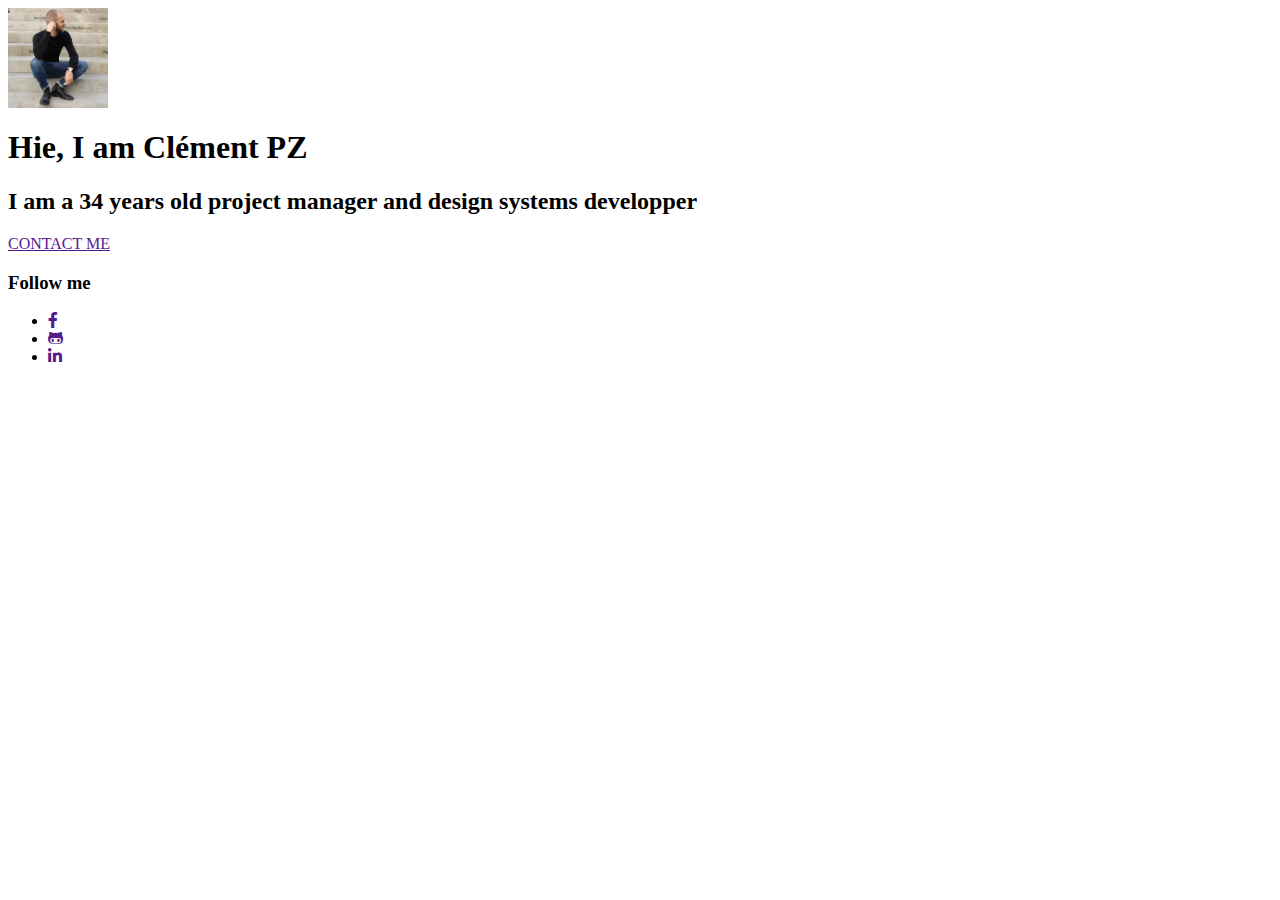
==== index.html @ 4c1f7b07 "first commit content profile done" ====
<html>
<head>
  <meta charset="UTF-8">
  <title>CPZ</title>
  <link rel="stylesheet" href="style.css">
  <link rel="stylesheet" href="https://use.fontawesome.com/releases/v5.0.10/css/all.css">
</head>
<body>
  <!-- an image of yourself-->
  <img src="img/CPZ.JPG" style="width:100px"alt="">
  <!--a header and sub-header with your name and --> <!--your job title (you can put programmer now 💻)--><!--a description of yourself-->
  <h1>Hie, I am Clément PZ</h1>
  <h2>I am a 34 years old project manager and design systems developper</h2>
  <!--a button-->
  <a href="" class="btn">CONTACT ME</a>
  <!--a list of your social links -->
  <h3>Follow me</h3>
  <ul>
    <li><a href="">
      <i class="fab fa-facebook-f"></i>
    </a></li>
    <li><a href="">
      <i class="fab fa-github-alt"></i>
    </a></li>
    <li><a href="">
      <i class="fab fa-linkedin-in"></i>
    </a></li>
  </ul>
</body>
</html>
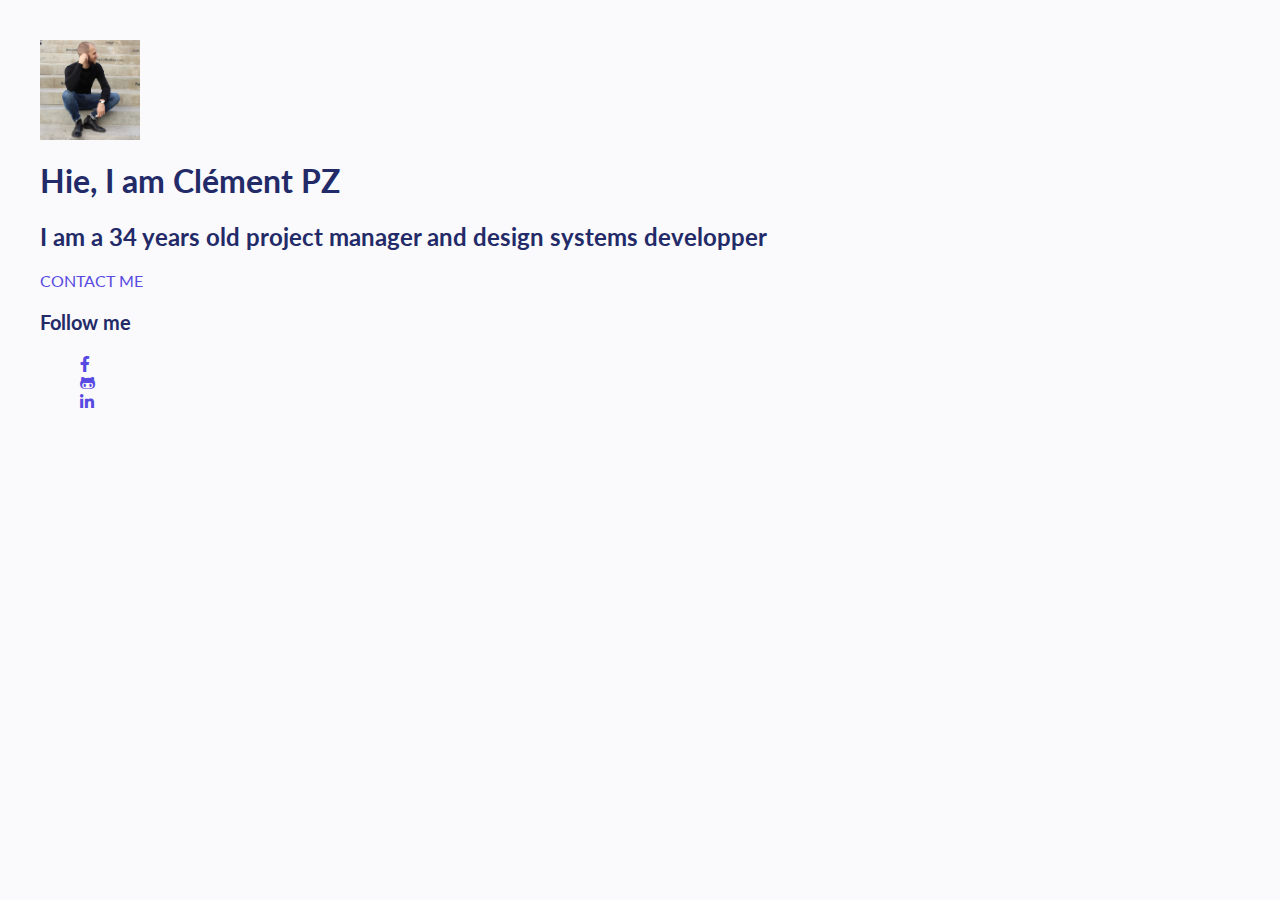
==== commit 03af454d: "font and colors draft" ====
--- a/index.html
+++ b/index.html
@@ -2,6 +2,7 @@
 <head>
   <meta charset="UTF-8">
   <title>CPZ</title>
+  <link href="https://fonts.googleapis.com/css?family=Lato:300,400,700&display=swap" rel="stylesheet">
   <link rel="stylesheet" href="style.css">
   <link rel="stylesheet" href="https://use.fontawesome.com/releases/v5.0.10/css/all.css">
 </head>
--- a/style.css
+++ b/style.css
@@ -0,0 +1,29 @@
+body {
+  margin: 40px;
+  font-family: 'Lato', sans-serif;
+  font-size: 16px;
+  color: #222A68;
+  background-color: #faf9fc;
+}
+/*h1, h2, h3, p, a {
+  margin: 0;*/
+}
+h1 {
+  font-size: 32px;
+}
+h2 {
+  font-size: 24px;
+}
+h3 {
+  font-size: 20px;
+}
+a {
+  text-decoration: none;
+  color: #574AE2;
+}
+a:hover {
+  color: #E2ADF2;
+}
+ul {
+  list-style: none;
+}
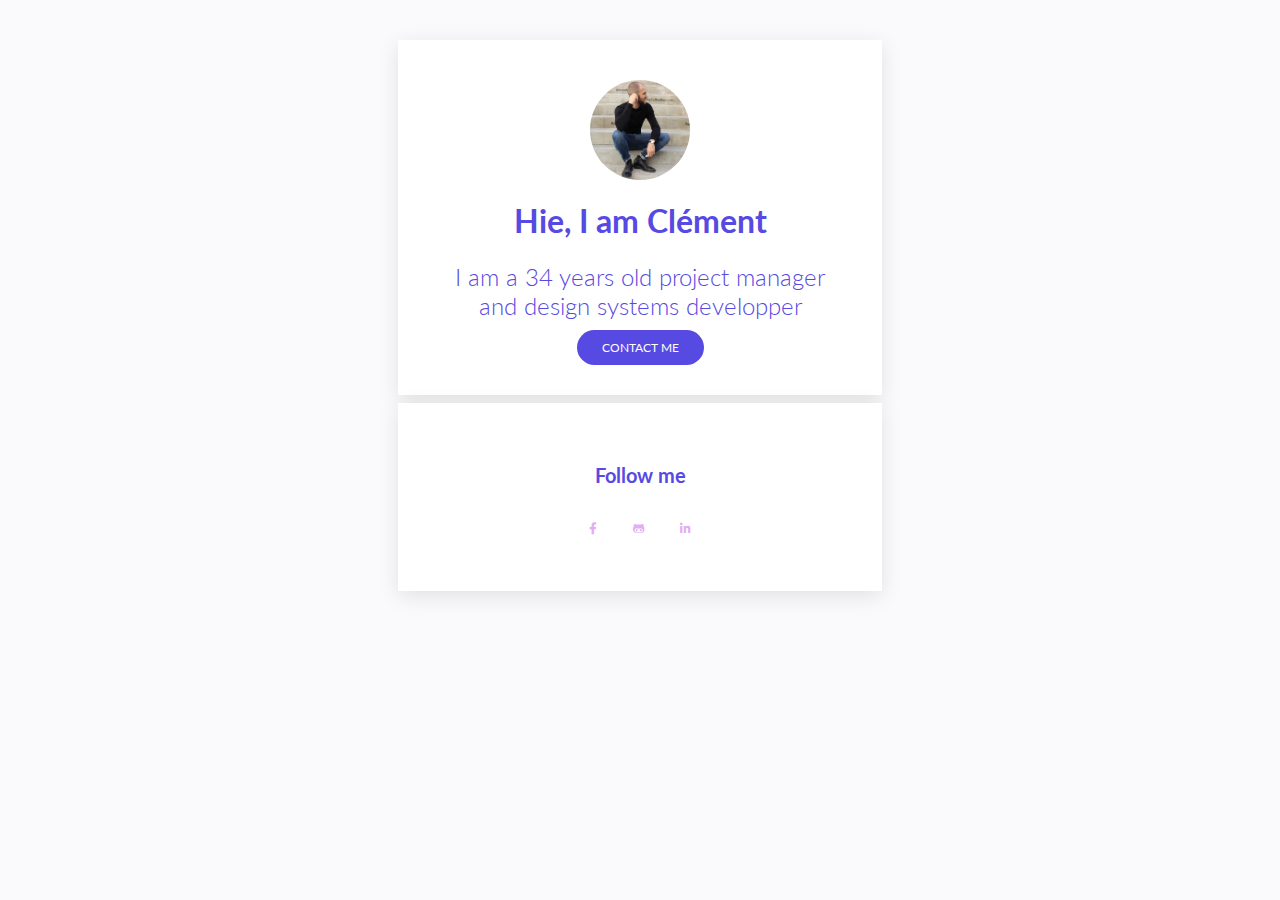
==== commit 7f9b3a69: "profil draft done" ====
--- a/index.html
+++ b/index.html
@@ -8,25 +8,33 @@
 </head>
 <body>
   <!-- an image of yourself-->
-  <img src="img/CPZ.JPG" style="width:100px"alt="">
-  <!--a header and sub-header with your name and --> <!--your job title (you can put programmer now 💻)--><!--a description of yourself-->
-  <h1>Hie, I am Clément PZ</h1>
-  <h2>I am a 34 years old project manager and design systems developper</h2>
-  <!--a button-->
-  <a href="" class="btn">CONTACT ME</a>
+  <div class="container text-center">
+    <div class="card-white">
+      <img src="img/CPZ.JPG" class="avatar" alt="">
+      <!--a header and sub-header with your name and --> <!--your job title (you can put programmer now 💻)--><!--a description of yourself-->
+      <h1>Hie, I am Clément</h1>
+      <h2>I am a 34 years old project manager and design systems developper</h2>
+      <!--a button-->
+      <a href="" class="btn">CONTACT ME</a>
+    </div>
+    <div class="card-white">
+      <h3>Follow me</h3>
+      <ul>
+        <li class="margin16"><a class="" href="">
+          <i class="fab fa-facebook-f"></i>
+        </a></li>
+        <li class="margin16"><a class="" href="">
+          <i class="fab fa-github-alt"></i>
+        </a></li>
+        <li class="margin16"><a class="" href="">
+          <i class="fab fa-linkedin-in"></i>
+        </a></li>
+      </ul>
+    </div>
+  </div>
+
   <!--a list of your social links -->
-  <h3>Follow me</h3>
-  <ul>
-    <li><a href="">
-      <i class="fab fa-facebook-f"></i>
-    </a></li>
-    <li><a href="">
-      <i class="fab fa-github-alt"></i>
-    </a></li>
-    <li><a href="">
-      <i class="fab fa-linkedin-in"></i>
-    </a></li>
-  </ul>
+
 </body>
 </html>
 
--- a/style.css
+++ b/style.css
@@ -1,29 +1,62 @@
 body {
   margin: 40px;
   font-family: 'Lato', sans-serif;
+  font-weight: 400;
   font-size: 16px;
-  color: #222A68;
+  color: #574AE2;
   background-color: #faf9fc;
 }
-/*h1, h2, h3, p, a {
-  margin: 0;*/
+ul {
+  margin: 0;
+  padding: 0;
 }
+
 h1 {
   font-size: 32px;
 }
 h2 {
   font-size: 24px;
+  font-weight: 300;
 }
 h3 {
   font-size: 20px;
 }
 a {
   text-decoration: none;
+  color: #E2ADF2;
+  font-size: 12px;
+}
+a:hover {
   color: #574AE2;
 }
-a:hover {
-  color: #E2ADF2;
+ul > li {
+  list-style: none;
+  display: inline-block;
 }
-ul {
-  list-style: none;
+.text-center {
+  text-align: center;
 }
+.margin16 {
+  margin: 16px;
+}
+.avatar {
+  width: 100px;
+  border-radius: 50%;
+}
+.container {
+  width: 500px;
+  margin: 40px auto;
+}
+.card-white {
+  padding: 40px;
+  margin: 8px;
+  background-color: white;
+  box-shadow: 0 5px 20px rgba(1,1,1,0.1)
+}
+.btn {
+    margin: 16px;
+    background-color: #574AE2;
+    color: white;
+    padding: 10 25;
+    border-radius: 29px;
+  }
